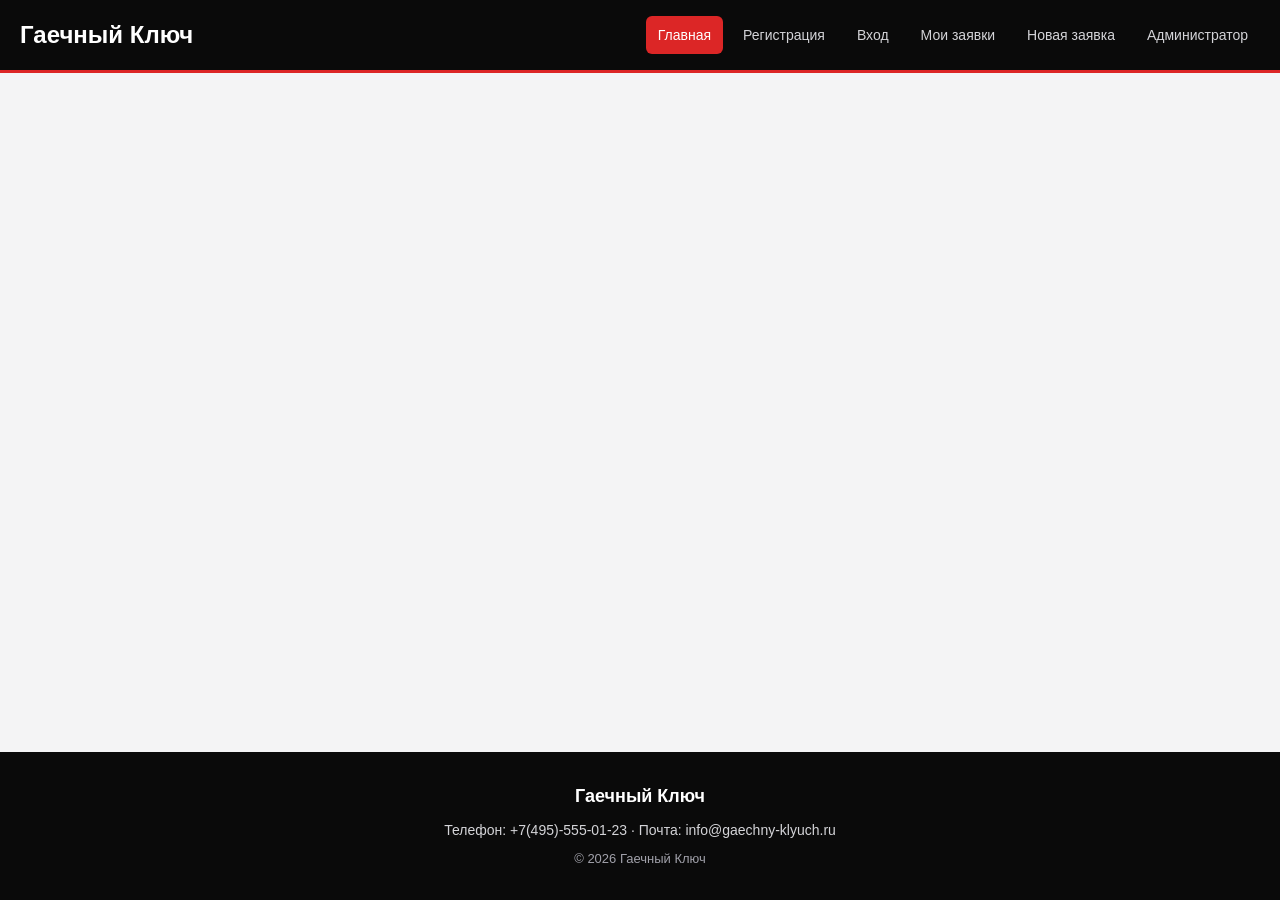
==== index.html @ f504e530 "Добавил каркас страниц" ====
<!DOCTYPE html>
<html lang="ru">
<head>
    <meta charset="UTF-8">
    <meta name="viewport" content="width=device-width, initial-scale=1.0">
    <title>Главная | Гаечный Ключ</title>
    <link rel="stylesheet" href="css/style.css">
</head>
<body>
    <header class="header">
        <a class="header__logo" href="index.html">Гаечный Ключ</a>
        <nav class="header__nav">
            <a class="header__link header__link--active" href="index.html">Главная</a>
            <a class="header__link" href="register.html">Регистрация</a>
            <a class="header__link" href="login.html">Вход</a>
            <a class="header__link" href="orders.html">Мои заявки</a>
            <a class="header__link" href="create.html">Новая заявка</a>
            <a class="header__link" href="admin.html">Администратор</a>
        </nav>
    </header>

    <main class="main">
    </main>

    <footer class="footer">
        <p class="footer__name">Гаечный Ключ</p>
        <p class="footer__text">Телефон: +7(495)-555-01-23 · Почта: info@gaechny-klyuch.ru</p>
        <p class="footer__year">© 2026 Гаечный Ключ</p>
    </footer>
</body>
</html>
---- css/style.css ----
:root {
    --color-main: #0a0a0a;
    --color-accent: #dc2626;
    --color-accent-dark: #b91c1c;
    --color-text: #171717;
    --color-bg: #f4f4f5;
    --color-muted: #6b7280;
    --color-border: #e4e4e7;
    --shadow-soft: 0 10px 30px rgba(0, 0, 0, 0.08);
    --shadow-hover: 0 20px 40px rgba(0, 0, 0, 0.16);
    --radius: 16px;
}

/* Общее */

* {
    margin: 0;
    padding: 0;
    box-sizing: border-box;
}

html {
    scroll-behavior: smooth;
}

body {
    font-family: 'Segoe UI', Arial, sans-serif;
    font-size: 16px;
    line-height: 1.6;
    color: var(--color-text);
    background-color: var(--color-bg);
    min-height: 100vh;
    display: flex;
    flex-direction: column;
}

.main {
    flex: 1;
    width: 100%;
    max-width: 1200px;
    margin: 0 auto;
    padding: 48px 20px 64px;
}

.page-title {
    font-size: 36px;
    color: var(--color-main);
    text-align: center;
    margin-bottom: 32px;
    animation: fadeUp 0.6s ease both;
}

.section-title {
    font-size: 30px;
    color: var(--color-main);
    text-align: center;
    margin: 56px 0 32px;
}

.section-title::after {
    content: "";
    display: block;
    width: 56px;
    height: 4px;
    background-color: var(--color-accent);
    border-radius: 4px;
    margin: 12px auto 0;
}

/* Шапка */

.header {
    background-color: var(--color-main);
    border-bottom: 3px solid var(--color-accent);
    padding: 16px 20px;
    display: flex;
    flex-wrap: wrap;
    justify-content: space-between;
    align-items: center;
    gap: 12px;
}

.header__logo {
    color: #ffffff;
    font-size: 24px;
    font-weight: bold;
    text-decoration: none;
}

.header__nav {
    display: flex;
    flex-wrap: wrap;
    gap: 8px;
}

.header__link {
    color: #d4d4d8;
    text-decoration: none;
    padding: 8px 12px;
    border-radius: 6px;
    font-size: 14px;
    transition: background-color 0.2s, color 0.2s;
}

.header__link:hover {
    color: #ffffff;
    background-color: #27272a;
}

.header__link--active {
    color: #ffffff;
    background-color: var(--color-accent);
}

/* Подвал */

.footer {
    background-color: var(--color-main);
    color: #d4d4d8;
    padding: 30px 20px;
    text-align: center;
    font-size: 14px;
}

.footer__name {
    color: #ffffff;
    font-size: 18px;
    font-weight: bold;
    margin-bottom: 8px;
}

.footer__text {
    margin-bottom: 8px;
}

.footer__year {
    color: #a1a1aa;
    font-size: 13px;
}

/* Кнопки */

.button {
    display: inline-flex;
    align-items: center;
    justify-content: center;
    min-width: 180px;
    padding: 14px 28px;
    background-color: var(--color-accent);
    color: #ffffff;
    border: 2px solid var(--color-accent);
    border-radius: 8px;
    font-size: 16px;
    font-weight: bold;
    text-decoration: none;
    text-align: center;
    cursor: pointer;
    box-shadow: 0 8px 20px rgba(220, 38, 38, 0.3);
    transition: transform 0.2s, background-color 0.2s, box-shadow 0.2s;
}

.button:hover {
    background-color: var(--color-accent-dark);
    border-color: var(--color-accent-dark);
    transform: translateY(-2px);
    box-shadow: 0 12px 24px rgba(220, 38, 38, 0.4);
}

.button--wide {
    width: 100%;
}

.button--outline {
    background-color: transparent;
    border-color: #ffffff;
    box-shadow: none;
}

.button--outline:hover {
    background-color: #ffffff;
    border-color: #ffffff;
    color: var(--color-main);
}

/* Формы */

.form {
    width: 100%;
    max-width: 480px;
    margin: 0 auto;
    background-color: #ffffff;
    padding: 40px;
    border-radius: 20px;
    box-shadow: 0 20px 50px rgba(0, 0, 0, 0.1);
    display: flex;
    flex-direction: column;
    gap: 20px;
    animation: fadeUp 0.6s ease both;
}

.form__group {
    display: flex;
    flex-direction: column;
    gap: 6px;
}

.form__label {
    font-weight: bold;
    font-size: 15px;
    color: var(--color-main);
}

.form__input,
.form__select,
.form__textarea {
    width: 100%;
    padding: 12px 14px;
    border: 2px solid var(--color-border);
    border-radius: 10px;
    font-size: 16px;
    font-family: inherit;
    background-color: #ffffff;
    transition: border-color 0.2s, box-shadow 0.2s;
}

.form__input:focus,
.form__select:focus,
.form__textarea:focus {
    outline: none;
    border-color: var(--color-accent);
    box-shadow: 0 0 0 4px rgba(220, 38, 38, 0.15);
}

.form__textarea {
    min-height: 100px;
    resize: vertical;
}

.form__hint {
    font-size: 13px;
    color: var(--color-muted);
}

.form__error {
    font-size: 14px;
    font-weight: bold;
    color: #dc2626;
}

.form__link {
    text-align: center;
    font-size: 14px;
    color: var(--color-muted);
}

.form__link a {
    color: var(--color-accent);
    font-weight: bold;
    text-decoration: none;
}

.form__link a:hover {
    text-decoration: underline;
}

/* Статусы заявок */

.status {
    display: inline-block;
    padding: 5px 14px;
    border-radius: 999px;
    font-size: 13px;
    font-weight: bold;
    color: #ffffff;
    white-space: nowrap;
}

.status--new {
    background-color: #2563eb;
}

.status--work {
    background-color: #d97706;
}

.status--done {
    background-color: #16a34a;
}

.status--cancel {
    background-color: #dc2626;
}

/* Анимации */

@keyframes fadeUp {
    from {
        opacity: 0;
        transform: translateY(20px);
    }
    to {
        opacity: 1;
        transform: translateY(0);
    }
}

@keyframes floaty {
    0%, 100% {
        transform: translateY(0);
    }
    50% {
        transform: translateY(-8px);
    }
}

/* Адаптация: планшет */

@media (max-width: 900px) {
    .hero {
        grid-template-columns: 1fr;
        padding: 56px 36px;
    }

    .hero__title {
        font-size: 44px;
    }
}

/* Адаптация: телефон */

@media (max-width: 480px) {
    .main {
        padding: 32px 16px 48px;
    }

    .page-title {
        font-size: 26px;
    }

    .section-title {
        font-size: 24px;
        margin: 40px 0 24px;
    }

    .form {
        padding: 24px 20px;
    }

    .admin-filter .button {
        width: 100%;
    }
}

@media (prefers-reduced-motion: reduce) {
    *,
    *::before,
    *::after {
        animation: none !important;
        transition: none !important;
    }
}

/* Дальше каждая ветка дописывает в конец файла стили своей страницы */
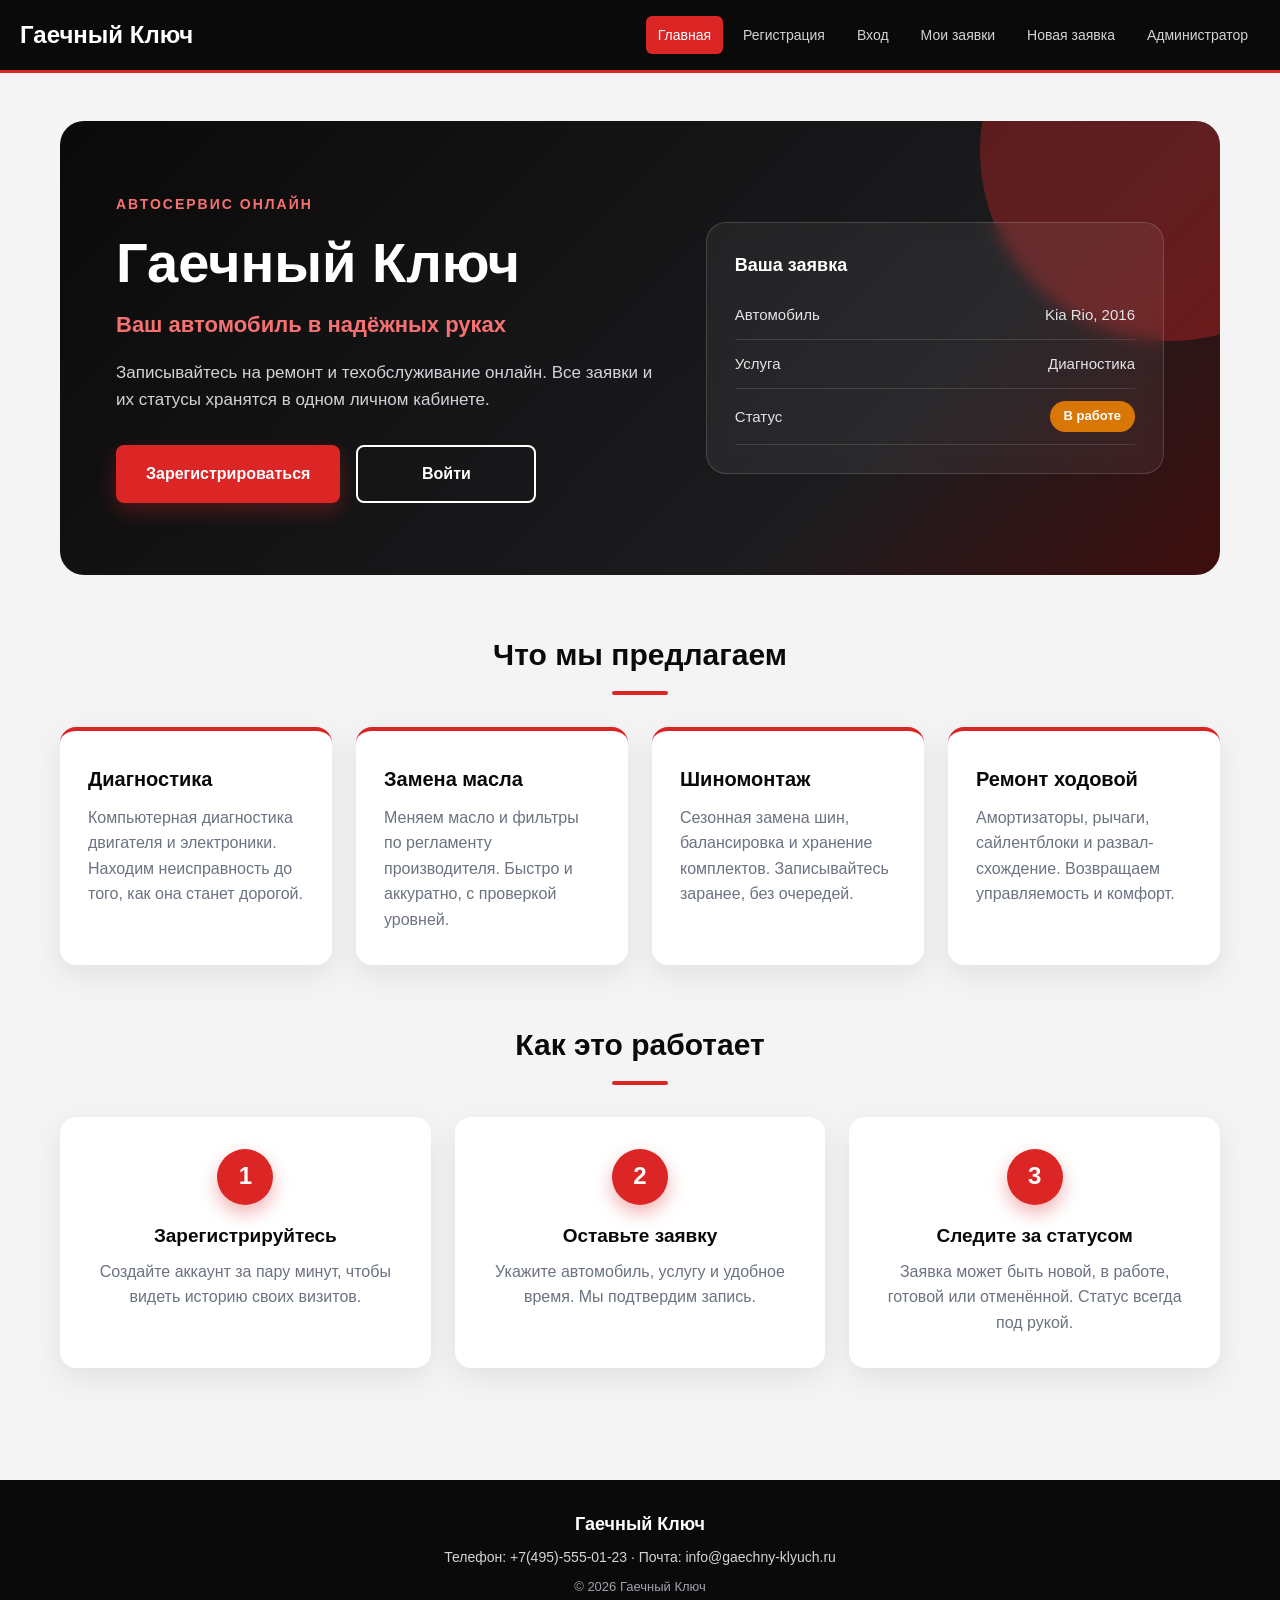
==== commit e77108f5: "Добавил главную страницу" ====
--- a/index.html
+++ b/index.html
@@ -1,11 +1,13 @@
 <!DOCTYPE html>
 <html lang="ru">
+
 <head>
     <meta charset="UTF-8">
     <meta name="viewport" content="width=device-width, initial-scale=1.0">
     <title>Главная | Гаечный Ключ</title>
     <link rel="stylesheet" href="css/style.css">
 </head>
+
 <body>
     <header class="header">
         <a class="header__logo" href="index.html">Гаечный Ключ</a>
@@ -20,6 +22,73 @@
     </header>
 
     <main class="main">
+        <section class="hero">
+            <div class="hero__content">
+                <p class="hero__eyebrow">Автосервис онлайн</p>
+                <h1 class="hero__title">Гаечный Ключ</h1>
+                <p class="hero__slogan">Ваш автомобиль в надёжных руках</p>
+                <p class="hero__text">Записывайтесь на ремонт и техобслуживание онлайн. Все заявки и их статусы хранятся
+                    в одном личном кабинете.</p>
+                <div class="hero__buttons">
+                    <a class="button" href="register.html">Зарегистрироваться</a>
+                    <a class="button button--outline" href="login.html">Войти</a>
+                </div>
+            </div>
+            <div class="hero__panel">
+                <p class="hero__panel-title">Ваша заявка</p>
+                <div class="hero__panel-row"><span>Автомобиль</span><span>Kia Rio, 2016</span></div>
+                <div class="hero__panel-row"><span>Услуга</span><span>Диагностика</span></div>
+                <div class="hero__panel-row"><span>Статус</span><span class="status status--work">В работе</span></div>
+            </div>
+        </section>
+
+        <section>
+            <h2 class="section-title">Что мы предлагаем</h2>
+            <div class="cards">
+                <article class="service-card">
+                    <h3 class="service-card__title">Диагностика</h3>
+                    <p class="service-card__text">Компьютерная диагностика двигателя и электроники. Находим
+                        неисправность до того, как она станет дорогой.</p>
+                </article>
+                <article class="service-card">
+                    <h3 class="service-card__title">Замена масла</h3>
+                    <p class="service-card__text">Меняем масло и фильтры по регламенту производителя. Быстро и
+                        аккуратно, с проверкой уровней.</p>
+                </article>
+                <article class="service-card">
+                    <h3 class="service-card__title">Шиномонтаж</h3>
+                    <p class="service-card__text">Сезонная замена шин, балансировка и хранение комплектов. Записывайтесь
+                        заранее, без очередей.</p>
+                </article>
+                <article class="service-card">
+                    <h3 class="service-card__title">Ремонт ходовой</h3>
+                    <p class="service-card__text">Амортизаторы, рычаги, сайлентблоки и развал-схождение. Возвращаем
+                        управляемость и комфорт.</p>
+                </article>
+            </div>
+        </section>
+
+        <section>
+            <h2 class="section-title">Как это работает</h2>
+            <div class="cards">
+                <div class="step">
+                    <span class="step__number">1</span>
+                    <h3 class="step__title">Зарегистрируйтесь</h3>
+                    <p class="step__text">Создайте аккаунт за пару минут, чтобы видеть историю своих визитов.</p>
+                </div>
+                <div class="step">
+                    <span class="step__number">2</span>
+                    <h3 class="step__title">Оставьте заявку</h3>
+                    <p class="step__text">Укажите автомобиль, услугу и удобное время. Мы подтвердим запись.</p>
+                </div>
+                <div class="step">
+                    <span class="step__number">3</span>
+                    <h3 class="step__title">Следите за статусом</h3>
+                    <p class="step__text">Заявка может быть новой, в работе, готовой или отменённой. Статус всегда под
+                        рукой.</p>
+                </div>
+            </div>
+        </section>
     </main>
 
     <footer class="footer">
@@ -28,4 +97,5 @@
         <p class="footer__year">© 2026 Гаечный Ключ</p>
     </footer>
 </body>
+
 </html>
--- a/css/style.css
+++ b/css/style.css
@@ -360,4 +360,200 @@
     }
 }
 
-/* Дальше каждая ветка дописывает в конец файла стили своей страницы */+/* Дальше каждая ветка дописывает в конец файла стили своей страницы */
+
+/* Страница: Главная */
+
+.hero {
+    position: relative;
+    overflow: hidden;
+    display: grid;
+    grid-template-columns: 1.2fr 1fr;
+    gap: 40px;
+    align-items: center;
+    background: linear-gradient(135deg, #0a0a0a 0%, #1c1c1f 70%, #3f0d0d 100%);
+    color: #ffffff;
+    border-radius: 24px;
+    padding: 72px 56px;
+    margin-bottom: 16px;
+    animation: fadeUp 0.8s ease both;
+}
+
+.hero::before {
+    content: "";
+    position: absolute;
+    width: 380px;
+    height: 380px;
+    right: -140px;
+    top: -160px;
+    background: rgba(220, 38, 38, 0.35);
+    border-radius: 50%;
+}
+
+.hero__content {
+    position: relative;
+    z-index: 1;
+}
+
+.hero__eyebrow {
+    font-size: 14px;
+    font-weight: bold;
+    letter-spacing: 2px;
+    text-transform: uppercase;
+    color: #f87171;
+    margin-bottom: 16px;
+}
+
+.hero__title {
+    font-size: 56px;
+    line-height: 1.1;
+    margin-bottom: 14px;
+}
+
+.hero__slogan {
+    font-size: 22px;
+    font-weight: bold;
+    color: #f87171;
+    margin-bottom: 16px;
+}
+
+.hero__text {
+    font-size: 17px;
+    color: #d4d4d8;
+    max-width: 560px;
+    margin-bottom: 32px;
+}
+
+.hero__buttons {
+    display: flex;
+    flex-wrap: wrap;
+    gap: 16px;
+}
+
+.hero__panel {
+    position: relative;
+    z-index: 1;
+    background: rgba(255, 255, 255, 0.06);
+    border: 1px solid rgba(255, 255, 255, 0.15);
+    border-radius: 20px;
+    padding: 28px;
+    backdrop-filter: blur(8px);
+    animation: floaty 4s ease-in-out infinite;
+}
+
+.hero__panel-title {
+    font-size: 18px;
+    font-weight: bold;
+    margin-bottom: 12px;
+}
+
+.hero__panel-row {
+    display: flex;
+    justify-content: space-between;
+    align-items: center;
+    gap: 12px;
+    padding: 12px 0;
+    border-bottom: 1px solid rgba(255, 255, 255, 0.12);
+    font-size: 15px;
+    color: #e4e4e7;
+}
+
+.cards {
+    display: grid;
+    grid-template-columns: repeat(auto-fit, minmax(240px, 1fr));
+    gap: 24px;
+    margin-bottom: 48px;
+}
+
+.service-card {
+    background-color: #ffffff;
+    border-radius: var(--radius);
+    padding: 32px 28px;
+    border-top: 4px solid var(--color-accent);
+    box-shadow: var(--shadow-soft);
+    transition: transform 0.3s, box-shadow 0.3s;
+}
+
+.service-card:hover {
+    transform: translateY(-8px);
+    box-shadow: var(--shadow-hover);
+}
+
+.service-card__title {
+    font-size: 20px;
+    color: var(--color-main);
+    margin-bottom: 10px;
+}
+
+.service-card__text {
+    color: var(--color-muted);
+}
+
+.step {
+    background-color: #ffffff;
+    border-radius: var(--radius);
+    padding: 32px 28px;
+    text-align: center;
+    box-shadow: var(--shadow-soft);
+    transition: transform 0.3s, box-shadow 0.3s;
+}
+
+.step:hover {
+    transform: translateY(-6px);
+    box-shadow: var(--shadow-hover);
+}
+
+.step__number {
+    display: inline-flex;
+    align-items: center;
+    justify-content: center;
+    width: 56px;
+    height: 56px;
+    border-radius: 50%;
+    background-color: var(--color-accent);
+    color: #ffffff;
+    font-size: 24px;
+    font-weight: bold;
+    margin-bottom: 16px;
+    box-shadow: 0 8px 18px rgba(220, 38, 38, 0.35);
+}
+
+.step__title {
+    font-size: 19px;
+    color: var(--color-main);
+    margin-bottom: 8px;
+}
+
+.step__text {
+    color: var(--color-muted);
+}
+
+@media (max-width: 900px) {
+    .hero {
+        grid-template-columns: 1fr;
+        padding: 56px 36px;
+    }
+
+    .hero__title {
+        font-size: 44px;
+    }
+}
+
+@media (max-width: 480px) {
+    .hero {
+        padding: 36px 22px;
+        border-radius: 18px;
+    }
+
+    .hero__title {
+        font-size: 34px;
+    }
+
+    .hero__slogan {
+        font-size: 18px;
+    }
+
+    .hero__buttons .button {
+        width: 100%;
+    }
+}
